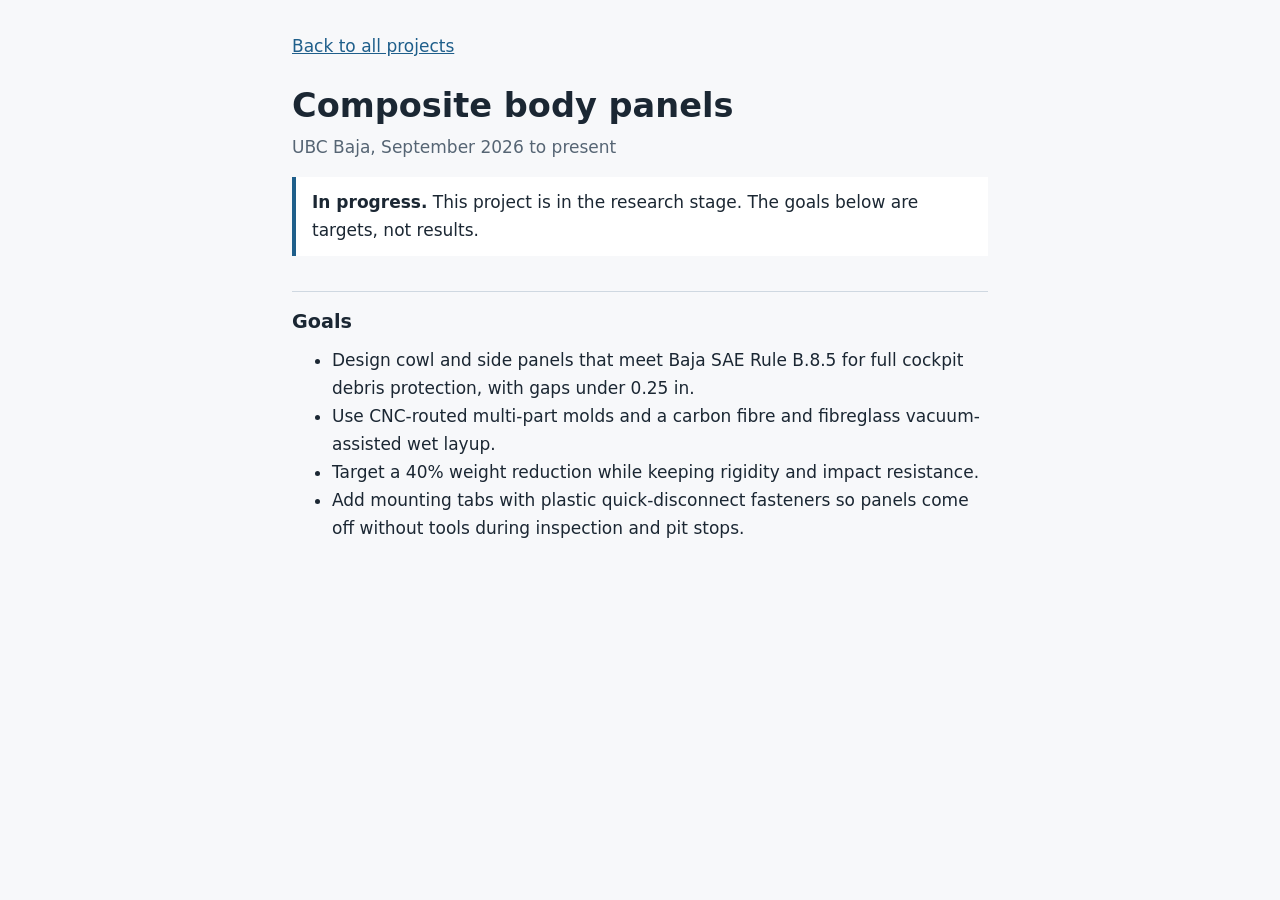
==== body-panels.html @ 5ea5e31b "Add files via upload" ====
<!DOCTYPE html>
<html lang="en"><head><meta charset="utf-8"><meta name="viewport" content="width=device-width, initial-scale=1">
<title>Composite body panels | Soren McMinn Janzen</title><link rel="stylesheet" href="style.css"></head>
<body><main class="wrap">
<a class="back" href="index.html">Back to all projects</a>
<h1>Composite body panels</h1><p class="meta">UBC Baja, September 2026 to present</p>
<div class="status"><strong>In progress.</strong> This project is in the research stage. The goals below are targets, not results.</div><h2>Goals</h2><ul><li>Design cowl and side panels that meet Baja SAE Rule B.8.5 for full cockpit debris protection, with gaps under 0.25 in.</li><li>Use CNC-routed multi-part molds and a carbon fibre and fibreglass vacuum-assisted wet layup.</li><li>Target a 40% weight reduction while keeping rigidity and impact resistance.</li><li>Add mounting tabs with plastic quick-disconnect fasteners so panels come off without tools during inspection and pit stops.</li></ul><figure class="fig"><img src="images/body-panels-1.jpg" alt="Body panel concept" onerror="this.closest('figure').style.display='none'"><figcaption>Early panel work.</figcaption></figure>
</main></body></html>
---- style.css ----
:root{--bg:#f7f8fa;--ink:#1b2733;--mute:#566574;--rule:#cfd8e1;--accent:#1f5f8b;--panel:#fff}
*{box-sizing:border-box}
body{margin:0;font:17px/1.65 system-ui,-apple-system,"Segoe UI",Roboto,Helvetica,Arial,sans-serif;color:var(--ink);background:var(--bg)}
.wrap{max-width:46rem;margin:0 auto;padding:2rem 1.25rem 4rem}
a{color:var(--accent)}
a:focus-visible{outline:3px solid var(--accent);outline-offset:2px}
h1{font-size:2.1rem;line-height:1.2;margin:.3em 0 .2em}
h2{font-size:1.2rem;margin:2.2rem 0 .5rem;padding-top:.9rem;border-top:1px solid var(--rule)}
p,ul{margin:.5rem 0}
.meta{color:var(--mute);margin:0 0 1rem}
.back{display:inline-block;margin-bottom:1rem}
.titleblock{display:grid;grid-template-columns:1fr 1fr;border:2px solid var(--ink);background:var(--panel);margin:1rem 0 1.5rem}
.titleblock div{padding:.6rem .9rem;border:1px solid var(--rule)}
.titleblock small{display:block;color:var(--mute);font-size:.82rem}
.titleblock .wide{grid-column:1/-1}
.proj{display:block;padding:.7rem 0 .7rem 1rem;border-left:4px solid var(--rule);margin:.8rem 0;text-decoration:none;color:inherit}
.proj:hover,.proj:focus-visible{border-left-color:var(--accent)}
.proj strong{display:block;font-size:1.08rem;color:var(--accent)}
.proj span{color:var(--mute)}
.status{border-left:4px solid var(--accent);background:var(--panel);padding:.7rem 1rem;margin:1rem 0}
.fig{margin:1.4rem 0}
.fig img{display:block;width:100%;height:auto;border:1px solid var(--rule)}
.fig figcaption{color:var(--mute);font-size:.9rem;margin-top:.4rem}
footer{margin-top:3rem;color:var(--mute);font-size:.9rem}
@media(max-width:34rem){.titleblock{grid-template-columns:1fr}h1{font-size:1.7rem}}
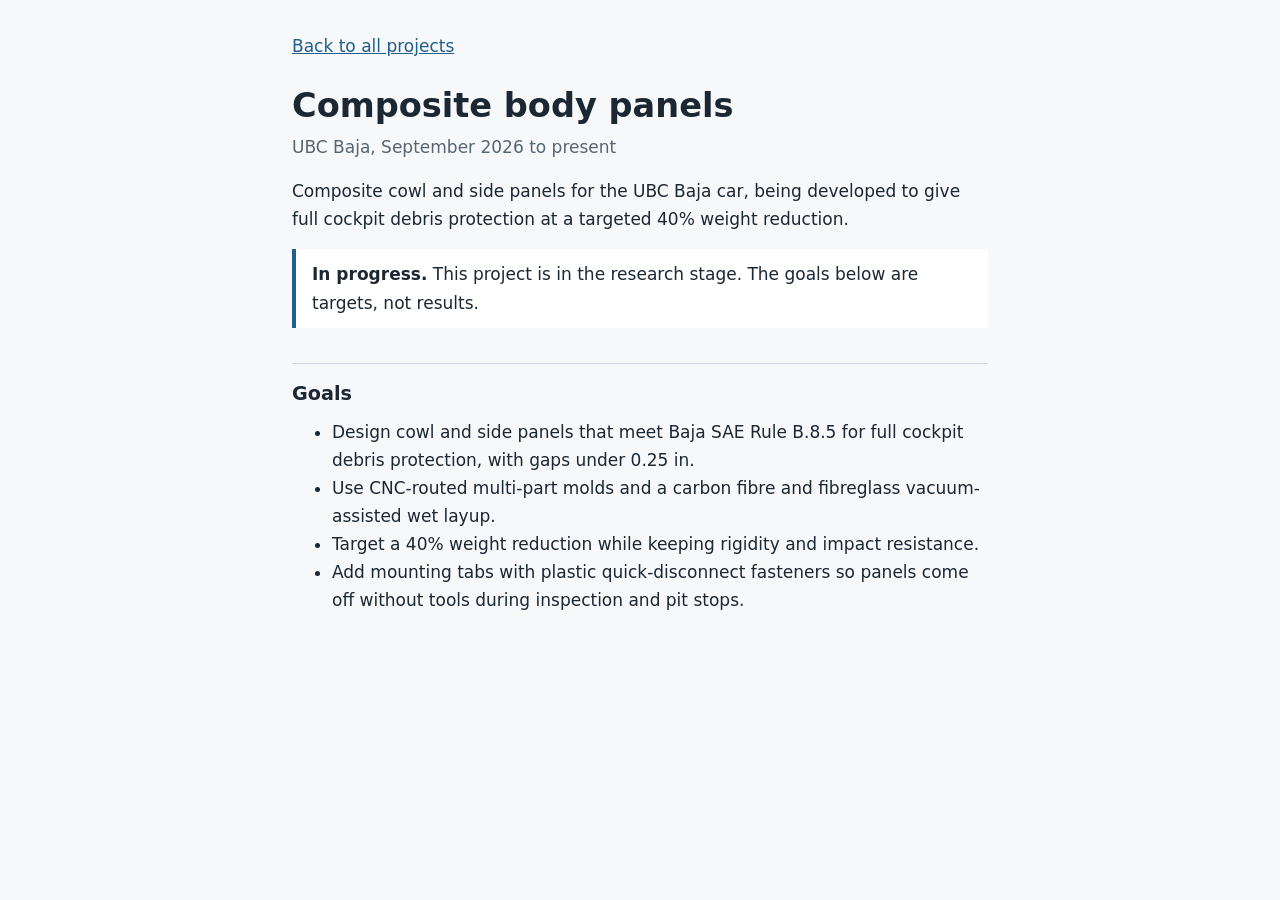
==== commit cad0345c: "Update body-panels.html" ====
--- a/body-panels.html
+++ b/body-panels.html
@@ -3,6 +3,6 @@
 <title>Composite body panels | Soren McMinn Janzen</title><link rel="stylesheet" href="style.css"></head>
 <body><main class="wrap">
 <a class="back" href="index.html">Back to all projects</a>
-<h1>Composite body panels</h1><p class="meta">UBC Baja, September 2026 to present</p>
-<div class="status"><strong>In progress.</strong> This project is in the research stage. The goals below are targets, not results.</div><h2>Goals</h2><ul><li>Design cowl and side panels that meet Baja SAE Rule B.8.5 for full cockpit debris protection, with gaps under 0.25 in.</li><li>Use CNC-routed multi-part molds and a carbon fibre and fibreglass vacuum-assisted wet layup.</li><li>Target a 40% weight reduction while keeping rigidity and impact resistance.</li><li>Add mounting tabs with plastic quick-disconnect fasteners so panels come off without tools during inspection and pit stops.</li></ul><figure class="fig"><img src="images/body-panels-1.jpg" alt="Body panel concept" onerror="this.closest('figure').style.display='none'"><figcaption>Early panel work.</figcaption></figure>
-</main></body></html>+<h1>Composite body panels</h1><p class="meta">UBC Baja, September 2026 to present</p><p>Composite cowl and side panels for the UBC Baja car, being developed to give full cockpit debris protection at a targeted 40% weight reduction.</p>
+<figure class="fig"><img src="Photos/body-panels-demo.gif" alt="Body panel development" onerror="this.closest('figure').style.display='none'"><figcaption>Body panel development.</figcaption></figure><div class="status"><strong>In progress.</strong> This project is in the research stage. The goals below are targets, not results.</div><h2>Goals</h2><ul><li>Design cowl and side panels that meet Baja SAE Rule B.8.5 for full cockpit debris protection, with gaps under 0.25 in.</li><li>Use CNC-routed multi-part molds and a carbon fibre and fibreglass vacuum-assisted wet layup.</li><li>Target a 40% weight reduction while keeping rigidity and impact resistance.</li><li>Add mounting tabs with plastic quick-disconnect fasteners so panels come off without tools during inspection and pit stops.</li></ul><figure class="fig"><img src="Photos/body-panels-1.jpg" alt="Body panel work in progress" onerror="this.closest('figure').style.display='none'"><figcaption>Work in progress.</figcaption></figure><figure class="fig"><img src="Photos/body-panels-2.jpg" alt="Body panel work in progress" onerror="this.closest('figure').style.display='none'"><figcaption>Work in progress.</figcaption></figure>
+</main></body></html>
